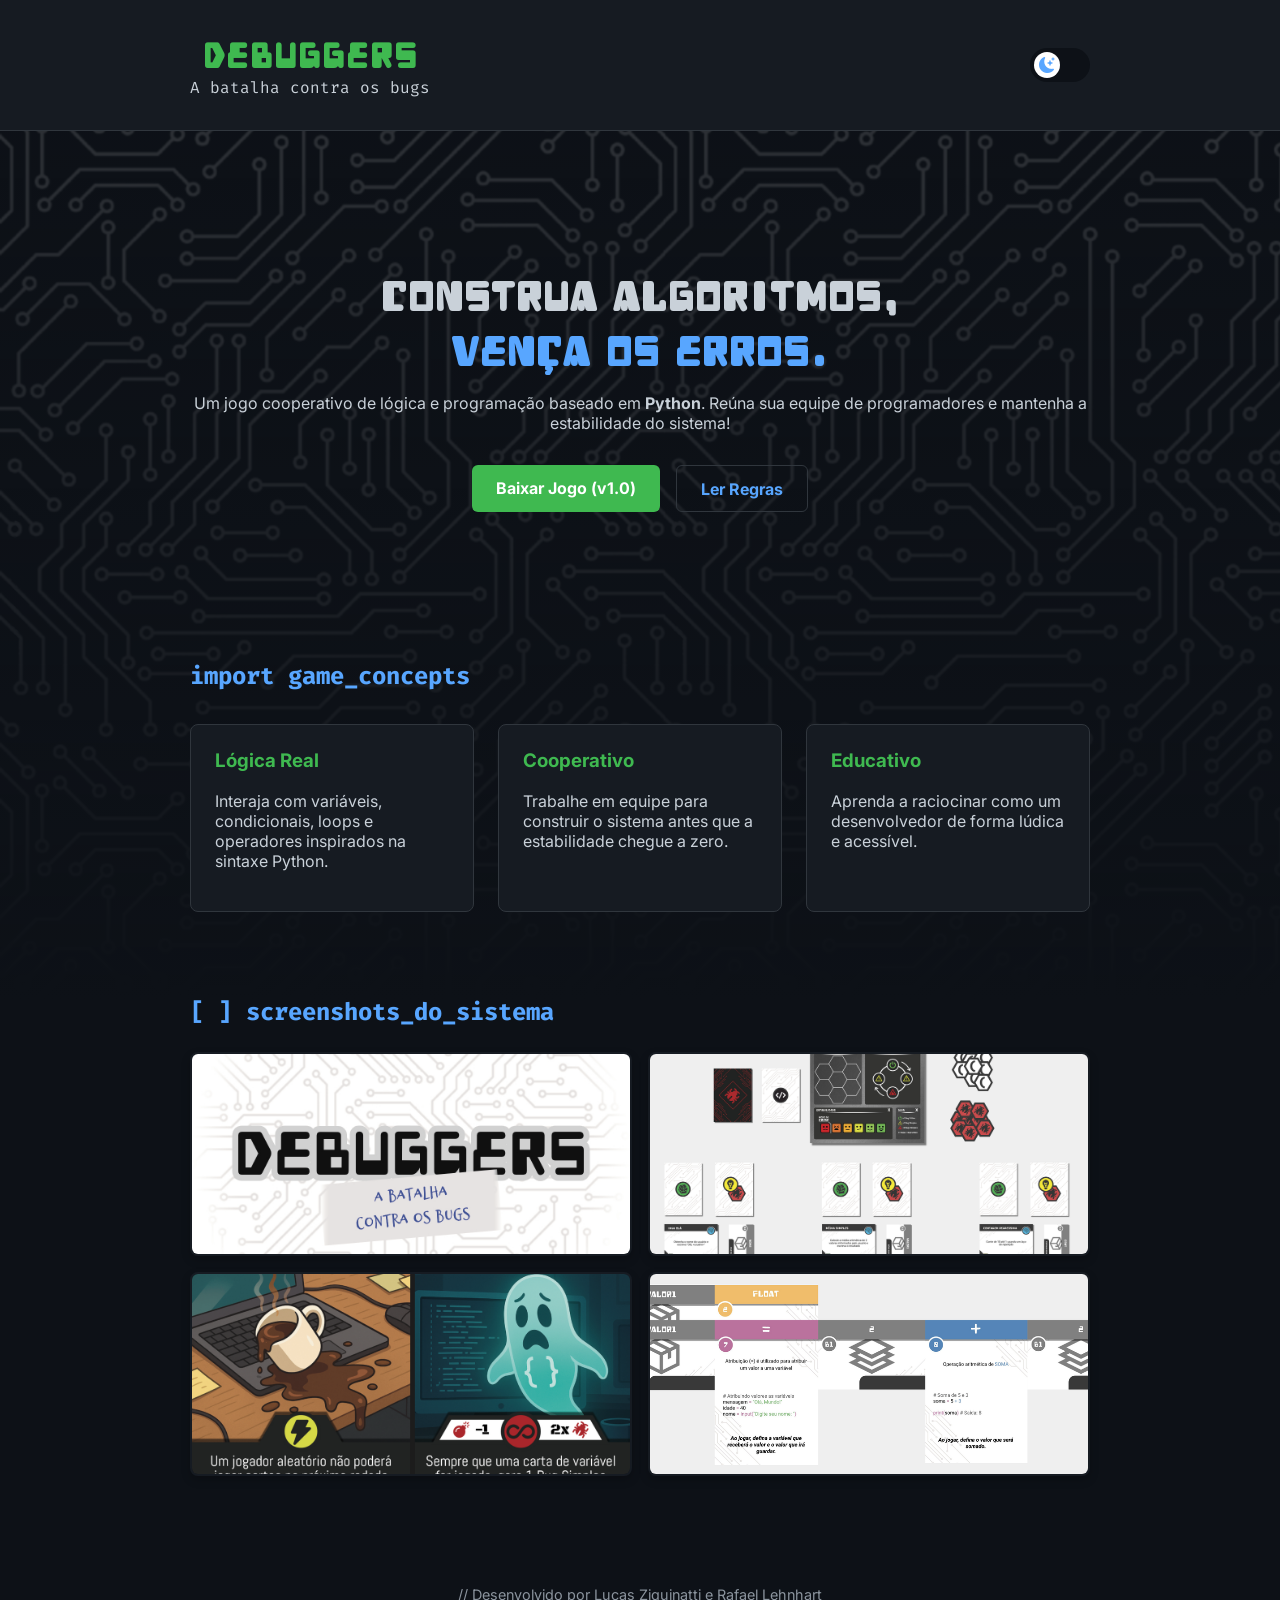
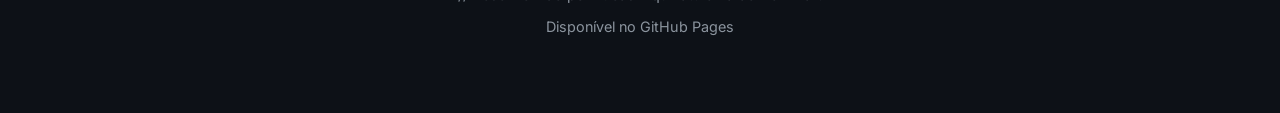
==== index.html @ cd06ae04 "feat: Primeira versão da landing page do Debbugers" ====
<!DOCTYPE html>
<html lang="pt-br">
<head>
    <meta charset="UTF-8">
    <meta name="viewport" content="width=device-width, initial-scale=1.0">
    <link rel="icon" href="images/bug.ico" type="image/x-icon">
    <title>Debuggers: A Batalha contra os Bugs</title>
    <link rel="stylesheet" href="style.css">
    <link href="https://fonts.googleapis.com/css2?family=Fira+Code:wght@400;700&family=Inter:wght@400;700&display=swap" rel="stylesheet">

    <script>
        window.onload = function() {
            const themeToggle = document.getElementById("theme-toggle");
            const currentTheme = localStorage.getItem("theme");
    
            if (currentTheme === "light") {
                document.body.classList.add("light-mode");
            }
    
            if (currentTheme === "light") {
                document.body.classList.add("light-mode");
                themeToggle.checked = true;
            }

            themeToggle.addEventListener("change", function() {
                if (this.checked) {
                    document.body.classList.add("light-mode");
                    localStorage.setItem("theme", "light");
                } else {
                    document.body.classList.remove("light-mode");
                    localStorage.setItem("theme", "dark");
                }
            });
        }

        function openModal(src) {
            document.getElementById("imageModal").style.display = "block";
            document.getElementById("imgFull").src = src;
        }

        function closeModal() {
            document.getElementById("imageModal").style.display = "none";
        }

        document.addEventListener('keydown', function(e) {
            if (e.key === "Escape") closeModal();
        });
    </script>
</head>
<body>

    <header>
        <div class="container" style="display: flex; justify-content: space-between; align-items: center;">
            <div>
                <p class="logo">Debuggers</p>
                <code class="subtitle">A batalha contra os bugs</code>
            </div>
            <div>
                <label class="switch">
                    <input id="theme-toggle" type="checkbox">
                    <span class="slider round"></span>
                </label>
            </div>
        </div>
    </header>

    <section id="hero">
        <div class="container">
            <h1>Construa algoritmos, <br><span class="highlight">vença os erros.</span></h1>
            <p>Um jogo cooperativo de lógica e programação baseado em <strong>Python</strong>. Reúna sua equipe de programadores e mantenha a estabilidade do sistema!</p>
            <div class="actions">
                <a href="#" class="btn-primary">Baixar Jogo (v1.0)</a>
                <a href="DEBUGGERS - Livro de Regras.pdf" target="_blank" class="btn-secondary">
                    Ler Regras
                </a>
            </div>
        </div>
    </section>

    <section id="sobre" class="container">
        <h2>import game_concepts</h2>
        <div class="grid">
            <div class="card">
                <h3>Lógica Real</h3>
                <p>Interaja com variáveis, condicionais, loops e operadores inspirados na sintaxe Python.</p>
            </div>
            <div class="card">
                <h3>Cooperativo</h3>
                <p>Trabalhe em equipe para construir o sistema antes que a estabilidade chegue a zero.</p>
            </div>
            <div class="card">
                <h3>Educativo</h3>
                <p>Aprenda a raciocinar como um desenvolvedor de forma lúdica e acessível.</p>
            </div>
        </div>
    </section>

    <section id="galeria" class="container">
        <h2>[ ] screenshots_do_sistema</h2>
        <div class="gallery-grid">
            <div class="gallery-item">
                <img src="images/Debuggers.jpg" alt="Cartas de Bugs" onclick="openModal(this.src)">
            </div>
            <div class="gallery-item">
                <img src="images/Tabuleiro.png" alt="Tabuleiro" onclick="openModal(this.src)">
            </div>
            <div class="gallery-item">
                <img src="images/Bugs.png" alt="Cartas de Bugs" onclick="openModal(this.src)">
            </div>
            <div class="gallery-item">
                <img src="images/Codigo.png" alt="Codigo de Cartas" onclick="openModal(this.src)">
            </div>
        </div>
    </section>

    <div id="imageModal" class="modal" onclick="closeModal()">
        <span class="close">&times;</span>
        <img class="modal-content" id="imgFull">
    </div>

    <footer>
        <div class="container">
            <p>// Desenvolvido por Lucas Ziquinatti e Rafael Lehnhart</p>
            <p>Disponível no GitHub Pages</p>
        </div>
    </footer>

</body>
</html>
---- style.css ----
@import url("https://cdn.jsdelivr.net/npm/bootstrap-icons@1.13.1/font/bootstrap-icons.min.css");

@font-face {
    font-family: 'HeavyData';
    src: url('fonts/heav.ttf') format('truetype');
}

@media (max-width: 600px) {
    h1 {
        font-size: 2rem;
    }

    .grid {
        flex-direction: column;
    }

    .gallery-grid {
        grid-template-columns: 1fr !important;
    }

    .actions {
        flex-direction: column;
        align-items: center;
    }

    body::before {
        height: 400px;
        background-size: auto 100%;
    }
}

/* Cores padrão (Dark Mode) */
:root {
    --bg: #0d1117;
    --card-bg: #161b22;
    --text: #c9d1d9;
    --accent: #3fb950;
    --highlight: #58a6ff;
    --header-bg: #161b22;
    --img-opacity: 0.15;
    --bg-image: url('images/Background2.png');
    --footer-text: #8b949e;
    --border-color: #30363d;
}

/* Cores para o Light Mode */
body.light-mode {
    --bg: #f0f2f5;
    --card-bg: #ffffff;
    --text: #1f2328;
    --accent: #1a7f37;
    --highlight: #0969da;
    --header-bg: #ffffff;
    --img-opacity: 0.1;
    --bg-image: url('images/Background.png');
    --footer-text: #646b72;
}

body {
    background-color: var(--bg);
    color: var(--text);
    font-family: 'Inter', sans-serif;
    margin: 0;
    min-height: 100vh;
    display: flex;
    flex-direction: column;
    transition: background-color 0.3s ease;
    /* Transição suave do fundo */
    position: relative;
}

/* Camada da Imagem de Fundo */
body::before {
    content: "";
    position: absolute;
    top: 0;
    left: 0;
    width: 100%;
    height: 1000px;
    /* Altura onde a imagem aparece antes de sumir */
    z-index: -1;
    /* Fica atrás de tudo */

    /* Gradiente que usa a variável do fundo para o "fade" */
    background:
        linear-gradient(to bottom, transparent, var(--bg)),
        var(--bg-image);

    background-size: cover;
    background-position: top center;
    opacity: var(--img-opacity);
    /* Usa sua variável de opacidade */
    transition: opacity 0.3s ease;
}

.container {
    max-width: 900px;
    margin: 0 auto;
    padding: 2rem;
}

header {
    border-bottom: 1px solid var(--border-color);
    text-align: center;
    background-color: var(--card-bg);
}

header .logo {
    margin: 0;
    font-size: 2.5rem;
    font-weight: bold;
    color: var(--accent);
}

header .subtitle {
    margin: 0;
}

code {
    font-family: 'Fira Code', monospace;
    color: var(--text);
}

h1,
.logo {
    font-family: 'HeavyData', sans-serif;
    text-transform: uppercase;
    letter-spacing: 2px;
}

/* #theme-toggle {
    cursor: pointer;
    padding: 5px 12px;
    border-radius: 20px;
    border: 1px solid var(--accent);
    background: transparent;
    color: var(--accent);
    font-family: 'Fira Code', monospace;
    font-size: 0.8rem;
} */

/* COMEÇO do Switch */
.switch {
    position: relative;
    display: inline-block;
    width: 60px;
    height: 34px;
}

.switch input {
    opacity: 0;
    width: 0;
    height: 0;
}

.slider {
    position: absolute;
    cursor: pointer;
    top: 0;
    left: 0;
    right: 0;
    bottom: 0;
    background-color: var(--bg);
    -webkit-transition: .4s;
    transition: .4s;
}

.slider:before {
    font-family: "bootstrap-icons" !important;
    position: absolute;
    content: "\F495";
    color: var(--highlight);

    display: flex;
    align-items: center;
    justify-content: center;

    height: 26px;
    width: 26px;
    left: 4px;
    bottom: 4px;
    background-color: white;
    -webkit-transition: .4s;
    transition: .4s;
}

input:checked+.slider {
    background-color: var(--highlight);
}

/* input:focus+.slider {
    box-shadow: 0 0 1px var(--border-color);
} */

input:checked+.slider:before {
    -webkit-transform: translateX(26px);
    -ms-transform: translateX(26px);
    transform: translateX(26px);

    content: "\F5A1";
    color: orange;
}

.slider.round {
    border-radius: 34px;
}

.slider.round:before {
    border-radius: 50%;
}

/* FIM do Slider */

#hero {
    text-align: center;
    padding: 4rem 1rem;
}

h1 {
    font-size: 3rem;
    margin-bottom: 1rem;
}

h2 {
    font-family: 'Fira Code', monospace;
    color: var(--highlight);
    margin-bottom: 1.5rem;
}

.highlight {
    color: var(--highlight);
}

.actions {
    margin-top: 2rem;
    display: flex;
    gap: 1rem;
    justify-content: center;
}

.btn-primary,
.btn-secondary {
    padding: 0.8rem 1.5rem;
    border-radius: 6px;
    text-decoration: none;
    font-weight: bold;
    transition: 0.3s;
}

.btn-primary {
    background-color: var(--accent);
    color: white;
}

.btn-primary:hover {
    background-color: #2ea043;
}

.btn-secondary {
    border: 1px solid var(--border-color);
    color: var(--highlight);
}

.btn-secondary:hover {
    background-color: var(--border-color);
}

.grid {
    display: flex;
    gap: 1.5rem;
    margin-top: 2rem;
}

.card {
    background: var(--card-bg);
    padding: 1.5rem;
    border-radius: 8px;
    border: 1px solid var(--border-color);
    flex: 1;
}

.card h3 {
    color: var(--accent);
    margin-top: 0;
}

.gallery-grid {
    display: grid;
    grid-template-columns: 1fr 1fr;
    gap: 1rem;
}

.gallery-item {
    height: 200px;
    overflow: hidden;
    border-radius: 8px;
    border: 2px solid var(--card-bg);
    box-shadow: 0 4px 10px rgba(0,0,0,0.2);
    transition: transform 0.3s ease;
}

.gallery-item img {
    width: 100%;
    height: 100%;
    object-fit: cover; 
    filter: grayscale(20%);
    transition: 0.3s;
}

.gallery-item:hover {
    transform: scale(1.03);
    border-color: var(--accent);
}

.gallery-item:hover img {
    filter: grayscale(0%);
}

.modal {
    display: none; /* Escondido por padrão */
    position: fixed;
    z-index: 1000;
    left: 0;
    top: 0;
    width: 100%;
    height: 100%;
    background-color: rgba(0,0,0,0.9);
    backdrop-filter: blur(5px);
    cursor: zoom-out;
}

.modal-content {
    margin: auto;
    display: block;
    max-width: 90%;
    max-height: 90%;
    position: relative;
    top: 50%;
    transform: translateY(-50%);
    border-radius: 5px;
    box-shadow: 0 0 20px rgba(0,0,0,0.5);
}

.close {
    position: absolute;
    top: 20px;
    right: 35px;
    color: #fff;
    font-size: 40px;
    font-weight: bold;
    cursor: pointer;
}

footer {
    text-align: center;
    padding: 2rem;
    font-size: 0.9rem;
    color: var(--footer-text);
}
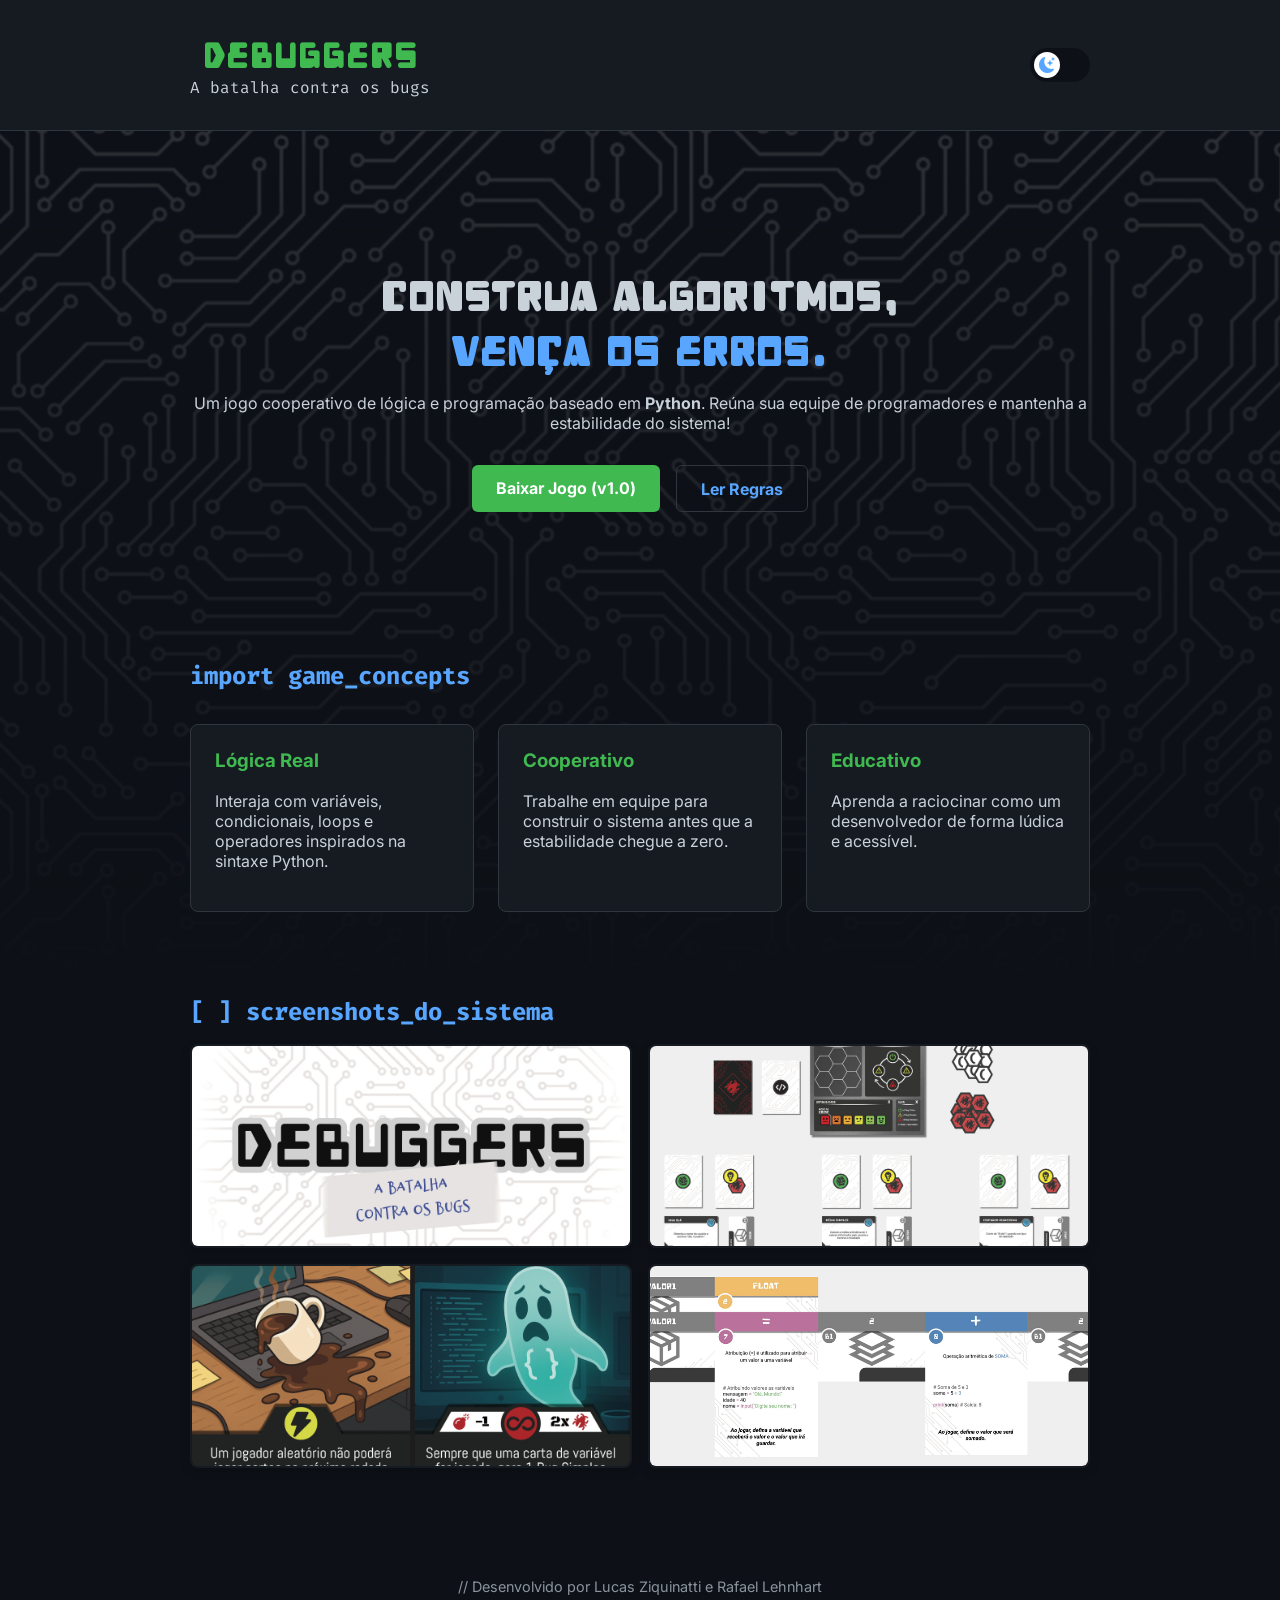
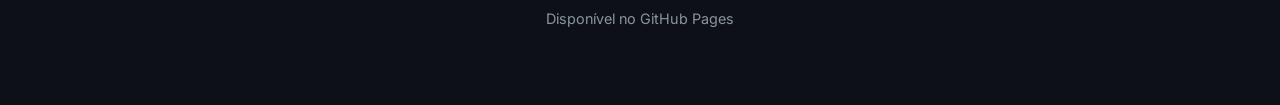
==== commit defd356b: "[Compilador] Começo" ====
--- a/index.html
+++ b/index.html
@@ -8,44 +8,8 @@
     <link rel="stylesheet" href="style.css">
     <link href="https://fonts.googleapis.com/css2?family=Fira+Code:wght@400;700&family=Inter:wght@400;700&display=swap" rel="stylesheet">
 
-    <script>
-        window.onload = function() {
-            const themeToggle = document.getElementById("theme-toggle");
-            const currentTheme = localStorage.getItem("theme");
-    
-            if (currentTheme === "light") {
-                document.body.classList.add("light-mode");
-            }
-    
-            if (currentTheme === "light") {
-                document.body.classList.add("light-mode");
-                themeToggle.checked = true;
-            }
-
-            themeToggle.addEventListener("change", function() {
-                if (this.checked) {
-                    document.body.classList.add("light-mode");
-                    localStorage.setItem("theme", "light");
-                } else {
-                    document.body.classList.remove("light-mode");
-                    localStorage.setItem("theme", "dark");
-                }
-            });
-        }
-
-        function openModal(src) {
-            document.getElementById("imageModal").style.display = "block";
-            document.getElementById("imgFull").src = src;
-        }
-
-        function closeModal() {
-            document.getElementById("imageModal").style.display = "none";
-        }
-
-        document.addEventListener('keydown', function(e) {
-            if (e.key === "Escape") closeModal();
-        });
-    </script>
+    <script src="js/theme.js"></script>
+    <script src="js/modal.js"></script>
 </head>
 <body>
 
--- a/style.css
+++ b/style.css
@@ -1,4 +1,21 @@
 @import url("https://cdn.jsdelivr.net/npm/bootstrap-icons@1.13.1/font/bootstrap-icons.min.css");
+
+@font-face {
+    font-family: 'HVDComicSerif';
+    src: url('fonts/HVD_Comic_Serif_Pro.otf') format('opentype');
+}
+
+@font-face {
+    font-family: 'HVD-Symbols-Only';
+    src: url('fonts/HVD_Comic_Serif_Pro.otf') format('opentype');
+    /* Range que cobre: + - * / = < > ! % & | */
+    unicode-range: 
+        U+002B, U+002D, U+002A, U+002F, U+003D, U+003C, U+003E, U+0021, /* + - * / = < > ! */
+        U+0028, U+0029, /* ( ) */
+        U+007B, U+007D, /* { } */
+        U+005B, U+005D, /* [ ] */
+        U+0026, U+007C, U+0025; /* & | % */
+}
 
 @font-face {
     font-family: 'HeavyData';
@@ -27,29 +44,54 @@
         height: 400px;
         background-size: auto 100%;
     }
+
+    .compiler-body .terminal .panels {
+        grid-template-columns: 1fr;
+    }
 }
 
 /* Cores padrão (Dark Mode) */
 :root {
     --bg: #0d1117;
     --card-bg: #161b22;
+    --card-bg2: #232b36;
     --text: #c9d1d9;
     --accent: #3fb950;
     --highlight: #58a6ff;
+    --highlight2: #ffa631;
     --header-bg: #161b22;
     --img-opacity: 0.15;
     --bg-image: url('images/Background2.png');
     --footer-text: #8b949e;
     --border-color: #30363d;
+
+    --heavy: 'HVD-Symbols-Only', 'HeavyData', sans-serif;
+    --serif: 'HVDComicSerif', serif;
+    --code: 'Fira Code', monospace;
+    --sans: 'Inter', sans-serif;
+
+    --card-text: #fafafa;
+    --t-type: #f5b955;
+    --t-io: #c369a0;
+    --t-op: #407cb6;
+    --t-ctrl: #e64b4d;
+    --t-logic: #7d5096;
+    --t-var: #7d7d7d;
+    --t-val: #7d7d7d;
+    --t-cond: #7d7d7d;
+    --t-opCond: #eb8728;
+    --t-paren: #0e0e0e;
 }
 
 /* Cores para o Light Mode */
 body.light-mode {
     --bg: #f0f2f5;
     --card-bg: #ffffff;
+    --card-bg2: #ffffff;
     --text: #1f2328;
     --accent: #1a7f37;
     --highlight: #0969da;
+    --highlight2: #d88d2b;
     --header-bg: #ffffff;
     --img-opacity: 0.1;
     --bg-image: url('images/Background.png');
@@ -59,13 +101,12 @@
 body {
     background-color: var(--bg);
     color: var(--text);
-    font-family: 'Inter', sans-serif;
+    font-family: var(--sans);
     margin: 0;
     min-height: 100vh;
     display: flex;
     flex-direction: column;
     transition: background-color 0.3s ease;
-    /* Transição suave do fundo */
     position: relative;
 }
 
@@ -77,11 +118,8 @@
     left: 0;
     width: 100%;
     height: 1000px;
-    /* Altura onde a imagem aparece antes de sumir */
     z-index: -1;
-    /* Fica atrás de tudo */
-
-    /* Gradiente que usa a variável do fundo para o "fade" */
+
     background:
         linear-gradient(to bottom, transparent, var(--bg)),
         var(--bg-image);
@@ -89,11 +127,11 @@
     background-size: cover;
     background-position: top center;
     opacity: var(--img-opacity);
-    /* Usa sua variável de opacidade */
     transition: opacity 0.3s ease;
 }
 
 .container {
+    width: 100%;
     max-width: 900px;
     margin: 0 auto;
     padding: 2rem;
@@ -117,27 +155,27 @@
 }
 
 code {
-    font-family: 'Fira Code', monospace;
+    font-family: var(--code);
     color: var(--text);
 }
 
 h1,
 .logo {
-    font-family: 'HeavyData', sans-serif;
+    font-family: var(--heavy);
     text-transform: uppercase;
     letter-spacing: 2px;
 }
 
-/* #theme-toggle {
-    cursor: pointer;
-    padding: 5px 12px;
-    border-radius: 20px;
-    border: 1px solid var(--accent);
-    background: transparent;
-    color: var(--accent);
-    font-family: 'Fira Code', monospace;
-    font-size: 0.8rem;
-} */
+h1 {
+    font-size: 3rem;
+    margin-bottom: 1rem;
+}
+
+h2 {
+    font-family: var(--code);
+    color: var(--highlight);
+    margin-bottom: 1rem;
+}
 
 /* COMEÇO do Switch */
 .switch {
@@ -188,10 +226,6 @@
     background-color: var(--highlight);
 }
 
-/* input:focus+.slider {
-    box-shadow: 0 0 1px var(--border-color);
-} */
-
 input:checked+.slider:before {
     -webkit-transform: translateX(26px);
     -ms-transform: translateX(26px);
@@ -214,17 +248,6 @@
 #hero {
     text-align: center;
     padding: 4rem 1rem;
-}
-
-h1 {
-    font-size: 3rem;
-    margin-bottom: 1rem;
-}
-
-h2 {
-    font-family: 'Fira Code', monospace;
-    color: var(--highlight);
-    margin-bottom: 1.5rem;
 }
 
 .highlight {
@@ -295,14 +318,14 @@
     overflow: hidden;
     border-radius: 8px;
     border: 2px solid var(--card-bg);
-    box-shadow: 0 4px 10px rgba(0,0,0,0.2);
+    box-shadow: 0 4px 10px rgba(0, 0, 0, 0.2);
     transition: transform 0.3s ease;
 }
 
 .gallery-item img {
     width: 100%;
     height: 100%;
-    object-fit: cover; 
+    object-fit: cover;
     filter: grayscale(20%);
     transition: 0.3s;
 }
@@ -317,14 +340,14 @@
 }
 
 .modal {
-    display: none; /* Escondido por padrão */
+    display: none;
     position: fixed;
     z-index: 1000;
     left: 0;
     top: 0;
     width: 100%;
     height: 100%;
-    background-color: rgba(0,0,0,0.9);
+    background-color: rgba(0, 0, 0, 0.9);
     backdrop-filter: blur(5px);
     cursor: zoom-out;
 }
@@ -338,7 +361,7 @@
     top: 50%;
     transform: translateY(-50%);
     border-radius: 5px;
-    box-shadow: 0 0 20px rgba(0,0,0,0.5);
+    box-shadow: 0 0 20px rgba(0, 0, 0, 0.5);
 }
 
 .close {
@@ -356,4 +379,248 @@
     padding: 2rem;
     font-size: 0.9rem;
     color: var(--footer-text);
+}
+
+/* Compiler */
+.blink {
+    animation: blink 1s step-end infinite;
+}
+
+@keyframes blink {
+    50% {
+        opacity: 0;
+    }
+}
+
+.compiler-body {
+    display: flex;
+    flex-direction: column;
+}
+
+.compiler-body .challenges-list {
+    display: flex;
+    flex-direction: row;
+    gap: 10px;
+    flex-wrap: nowrap;
+    overflow-x: auto;
+    padding-bottom: 10px;
+}
+
+.compiler-body .challenges-list::-webkit-scrollbar {
+    height: 6px;
+}
+
+.compiler-body .challenges-list::-webkit-scrollbar-track {
+    background: transparent;
+}
+
+.compiler-body .challenges-list::-webkit-scrollbar-thumb {
+    background: var(--border-color);
+    border-radius: 10px;
+}
+
+.compiler-body .challenges-list::-webkit-scrollbar-thumb:hover {
+    background: var(--accent);
+}
+
+.compiler-body .challenges-list .challenge-btn {
+    width: 210px;
+    flex-shrink: 0;
+    background: var(--card-bg);
+    border: 1px solid var(--border-color);
+    border-radius: 6px;
+    padding: 0.75rem 1rem;
+    cursor: pointer;
+    text-align: left;
+    transition: all 0.15s;
+    font-family: var(--sans);
+    color: var(--text);
+    display: flex;
+    flex-direction: column;
+    justify-content: start;
+}
+
+.compiler-body .challenges-list .challenge-btn .ch-name {
+    font-family: var(--heavy);
+    font-size: 1.1rem;
+    color: var(--accent);
+    margin-bottom: 4px;
+}
+
+.compiler-body .challenges-list .challenge-btn .ch-desc {
+    font-size: .8rem;
+    margin-top: 2px;
+    line-height: 1.3;
+}
+
+.compiler-body .challenges-list .challenge-btn:hover {
+    border-color: var(--accent);
+    background: var(--card-bg2);
+}
+
+.compiler-body .challenges-list .challenge-btn.active {
+    border-color: var(--accent);
+    background: var(--card-bg2);
+    box-shadow: 0 0 0 1px var(--accent) inset;
+}
+
+.compiler-body .terminal {
+    display: flex;
+    flex-direction: column;
+    justify-content: start;
+}
+
+.compiler-body .terminal .challenge-info {
+    background: var(--card-bg2);
+    border: 1px solid var(--border-color);
+    border-radius: 6px;
+    padding: 0.75rem 1rem;
+    margin-bottom: .8rem;
+    font-size: 13px;
+}
+
+.compiler-body .terminal .challenge-info .ci-title {
+    font-family: var(--heavy);
+    color: var(--highlight);
+    font-size: 1.1rem;
+    margin-bottom: 4px;
+}
+
+.compiler-body .terminal .panels {
+    display: grid;
+    grid-template-columns: .5fr 1fr;
+    gap: 1rem;
+}
+
+.compiler-body .terminal .panels .panel {
+    background: var(--card-bg);
+    border: 1px solid var(--border-color);
+    border-radius: 8px;
+    overflow: hidden;
+}
+
+.compiler-body .terminal .panels .panel .panel-header {
+    background: var(--card-bg2);
+    border-bottom: 1px solid var(--border-color);
+    padding: 0.6rem 1rem;
+    font-family: var(--code);
+    font-size: 12px;
+    color: var(--highlight);
+    display: flex;
+    align-items: center;
+    gap: 0.5rem;
+}
+
+.compiler-body .terminal .panels .panel .panel-header .dot {
+    width: 7px;
+    height: 7px;
+    border-radius: 50%;
+    background: var(--accent);
+}
+
+.compiler-body .terminal .panels .panel .panel-body {
+    padding: 0.75rem;
+}
+
+.compiler-body .terminal .panels .panel .panel-body .empty-state {
+    display: flex;
+    flex-direction: column;
+    align-items: center;
+    justify-content: center;
+    height: 160px;
+    color: var(--text);
+    font-family: var(--code);
+    font-size: 12px;
+    gap: 8px;
+    text-align: center;
+}
+
+.compiler-body .terminal .panels .panel .panel-body .empty-icon {
+    font-size: 28px;
+    opacity: 0.3;
+}
+
+.compiler-body .terminal .panels .panel .panel-body .palette-section {
+    margin-bottom: 1rem;
+}
+
+.compiler-body .terminal .panels .panel .panel-body .palette-section-title {
+    font-size: 11px;
+    color: var(--text);
+    font-family: var(--code);
+    letter-spacing: 2px;
+    margin-bottom: 0.4rem;
+}
+
+.compiler-body .terminal .panels .panel .panel-body .palette-cards {
+    display: flex;
+    flex-wrap: wrap;
+    gap: 4px;
+}
+
+.compiler-body .terminal .panels .panel .panel-body .palette-cards .card-chip {
+    min-width: 45px;
+    display: inline-flex;
+    align-items: center;
+    justify-content: center;
+    gap: 4px;
+    padding: 3px 8px;
+    border-radius: 4px;
+    font-family: var(--heavy);
+    font-size: 1rem;
+    cursor: pointer;
+    border: 1px solid transparent;
+    transition: all 0.1s;
+    user-select: none;
+    white-space: nowrap;
+    color: var(--card-text);
+}
+
+.card-chip:hover {
+    filter: brightness(1.3);
+    transform: translateY(-1px);
+}
+
+.card-chip:active {
+    transform: scale(0.96);
+}
+
+.card-chip.t-type {
+    background: var(--t-type);
+}
+
+.card-chip.t-io {
+    background: var(--t-io);
+}
+
+.card-chip.t-op {
+    background: var(--t-op);
+}
+
+.card-chip.t-ctrl {
+    background: var(--t-ctrl);
+}
+
+.card-chip.t-logic {
+    background: var(--t-logic);
+}
+
+.card-chip.t-var {
+    background: var(--t-var);
+}
+
+.card-chip.t-val {
+    background: var(--t-val);
+}
+
+.card-chip.t-cond {
+    background: var(--t-cond);
+}
+
+.card-chip.t-opCond {
+    background: var(--t-opCond);
+}
+
+.card-chip.t-paren {
+    background: var(--t-paren);
 }
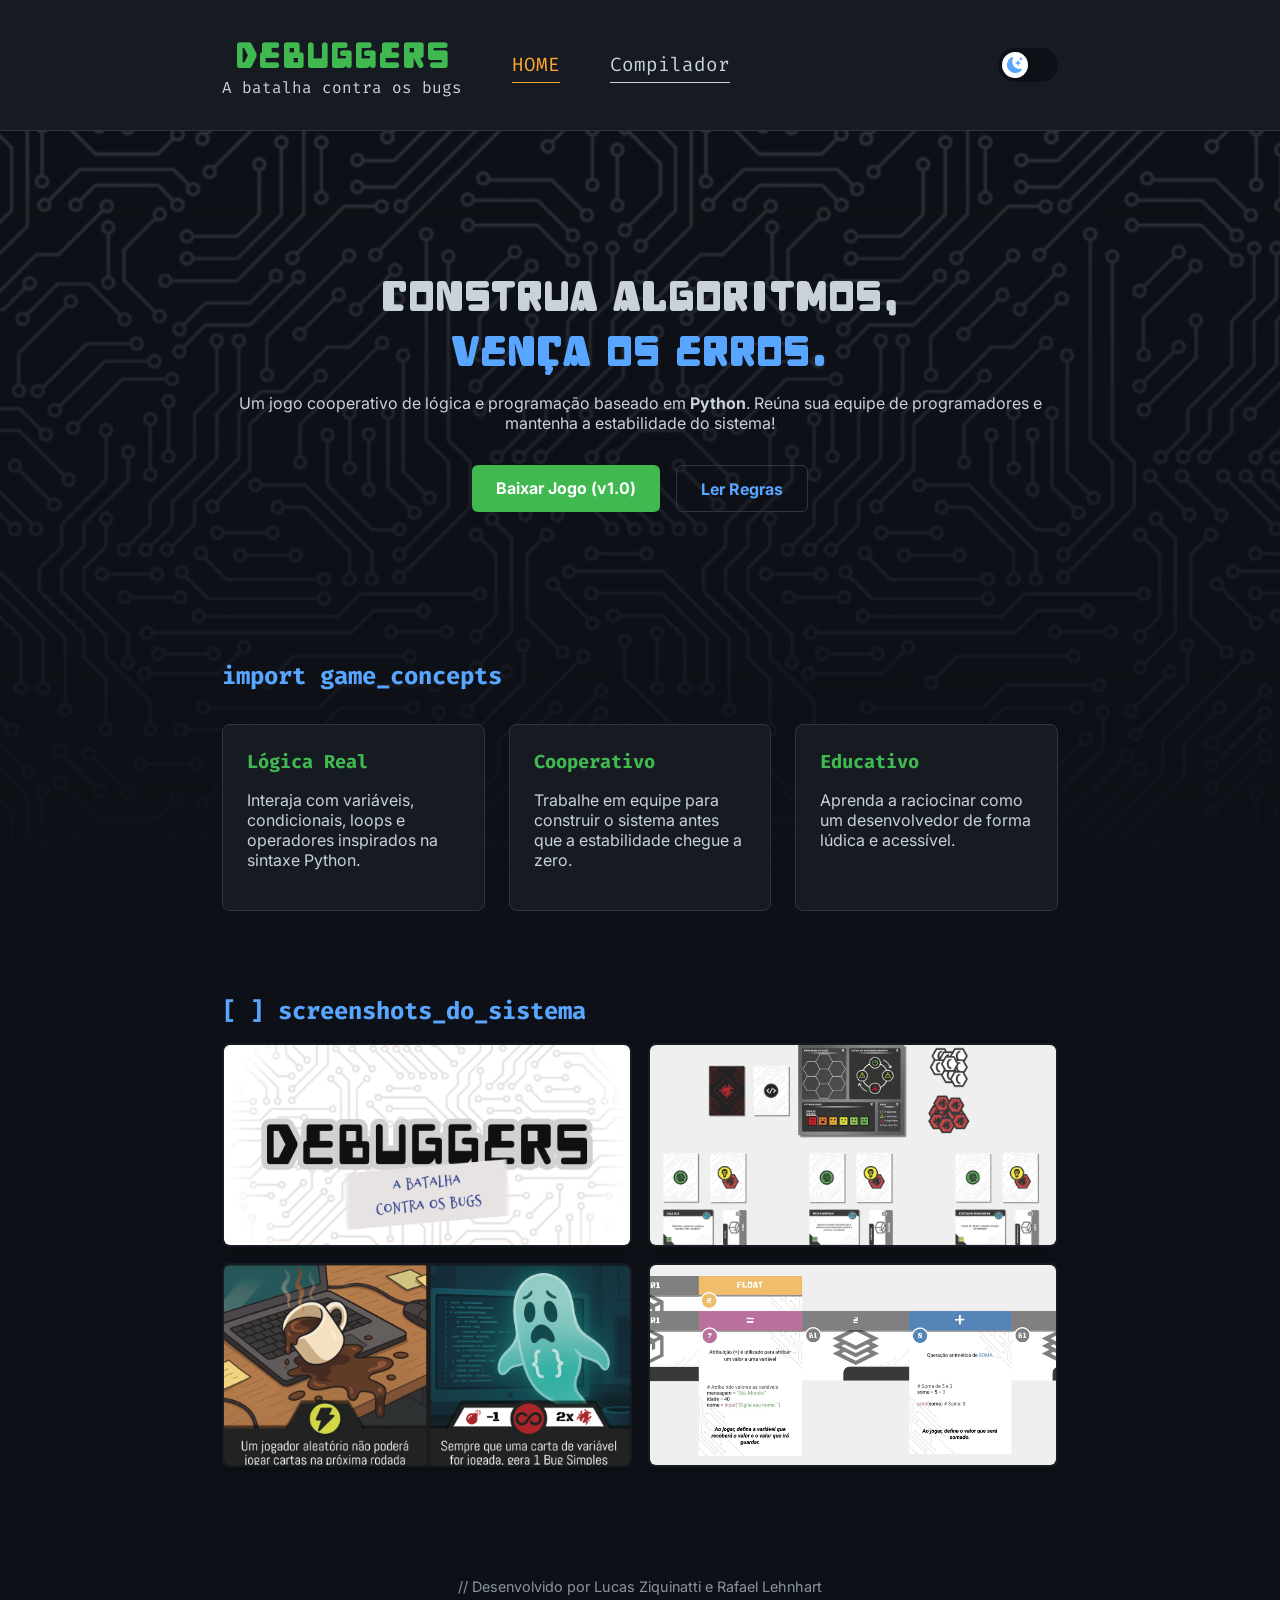
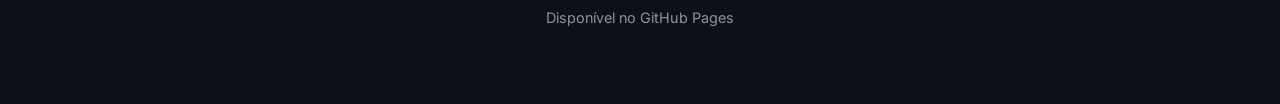
==== commit 72f2b8bb: "[Compilador] Novo layout e finalização da lógica de correção" ====
--- a/index.html
+++ b/index.html
@@ -8,16 +8,21 @@
     <link rel="stylesheet" href="style.css">
     <link href="https://fonts.googleapis.com/css2?family=Fira+Code:wght@400;700&family=Inter:wght@400;700&display=swap" rel="stylesheet">
 
-    <script src="js/theme.js"></script>
+    <script src="js/theme.js" defer></script>
     <script src="js/modal.js"></script>
 </head>
 <body>
 
     <header>
         <div class="container" style="display: flex; justify-content: space-between; align-items: center;">
-            <div>
-                <p class="logo">Debuggers</p>
-                <code class="subtitle">A batalha contra os bugs</code>
+            <div class="links">
+                <div>
+                    <p class="logo">Debuggers</p>
+                    <code class="subtitle">A batalha contra os bugs</code>
+                </div>
+                <a href="./index.html" class="selected">HOME</a>
+                <a href="./debuggers_compiler.html">Compilador</a>
+
             </div>
             <div>
                 <label class="switch">
--- a/style.css
+++ b/style.css
@@ -9,12 +9,29 @@
     font-family: 'HVD-Symbols-Only';
     src: url('fonts/HVD_Comic_Serif_Pro.otf') format('opentype');
     /* Range que cobre: + - * / = < > ! % & | */
-    unicode-range: 
-        U+002B, U+002D, U+002A, U+002F, U+003D, U+003C, U+003E, U+0021, /* + - * / = < > ! */
-        U+0028, U+0029, /* ( ) */
-        U+007B, U+007D, /* { } */
-        U+005B, U+005D, /* [ ] */
-        U+0026, U+007C, U+0025; /* & | % */
+    unicode-range: U+002B,
+    U+002D,
+    U+002A,
+    U+002F,
+    U+003D,
+    U+003C,
+    U+003E,
+    U+0021,
+    U+005F,
+    /* + - * / = < > ! _ */
+    U+0028,
+    U+0029,
+    /* ( ) */
+    U+007B,
+    U+007D,
+    /* { } */
+    U+005B,
+    U+005D,
+    /* [ ] */
+    U+0026,
+    U+007C,
+    U+0025;
+    /* & | % */
 }
 
 @font-face {
@@ -45,8 +62,36 @@
         background-size: auto 100%;
     }
 
-    .compiler-body .terminal .panels {
-        grid-template-columns: 1fr;
+    .compiler-body {
+        flex-direction: column !important;
+    }
+
+    .compiler-body .challenge-select {
+        display: inline-block !important;
+    }
+
+    .compiler-body .challenge-sidebar {
+        display: none !important;
+    }
+
+    .btn-options {
+        justify-content: center !important;
+    }
+
+    .result-modal-box {
+        margin: 0 20px;
+    }
+
+    #guide-panel .panel {
+        flex-direction: column;
+    }
+
+    #guide-panel .panel .rules {
+        margin-right: 0 !important;
+        margin-bottom: 20px;
+        padding-bottom: 20px;
+        border-right: 0 !important;
+        border-bottom: 1px solid var(--accent-neon);
     }
 }
 
@@ -57,6 +102,8 @@
     --card-bg2: #232b36;
     --text: #c9d1d9;
     --accent: #3fb950;
+    --accent-neon: #00c42a;
+    --red-neon: #c40000;
     --highlight: #58a6ff;
     --highlight2: #ffa631;
     --header-bg: #161b22;
@@ -81,6 +128,11 @@
     --t-cond: #7d7d7d;
     --t-opCond: #eb8728;
     --t-paren: #0e0e0e;
+    --t-func: #52b548;
+
+    --easy: #72b662;
+    --medium: #dfdc3e;
+    --hard: #e44242;
 }
 
 /* Cores para o Light Mode */
@@ -117,7 +169,7 @@
     top: 0;
     left: 0;
     width: 100%;
-    height: 1000px;
+    height: 100vh;
     z-index: -1;
 
     background:
@@ -135,6 +187,32 @@
     max-width: 900px;
     margin: 0 auto;
     padding: 2rem;
+    box-sizing: border-box;
+}
+
+.container .links {
+    display: flex;
+    align-items: center;
+    gap: 50px;
+}
+
+.container .links a {
+    font-family: var(--code);
+    font-size: 1.2rem;
+    color: var(--text);
+    text-decoration: none;
+    border-bottom: 1px solid var(--text);
+    padding: 5px 0;
+}
+
+.container .links a.selected {
+    color: var(--highlight2);
+    border-color: var(--highlight2);
+}
+
+.container .links a:hover {
+    color: var(--highlight);
+    border-color: var(--highlight);
 }
 
 header {
@@ -171,7 +249,8 @@
     margin-bottom: 1rem;
 }
 
-h2 {
+h2,
+h3 {
     font-family: var(--code);
     color: var(--highlight);
     margin-bottom: 1rem;
@@ -374,6 +453,30 @@
     cursor: pointer;
 }
 
+.btn-close {
+    position: absolute;
+    top: 0;
+    right: 5px;
+    color: #fff;
+    font-size: 40px;
+    font-weight: bold;
+    cursor: pointer;
+    background-color: transparent;
+    border: none;
+}
+
+.btn-close:hover {
+    color: #a8a8a8;
+}
+
+.btn-options {
+    display: flex;
+    justify-content: end;
+    flex-wrap: nowrap;
+    gap: 10px;
+    margin-top: .8rem;
+}
+
 footer {
     text-align: center;
     padding: 2rem;
@@ -382,7 +485,14 @@
 }
 
 /* Compiler */
+.compiler-title {
+    display: flex;
+    justify-content: space-between;
+    align-items: center;
+}
+
 .blink {
+    color: var(--highlight);
     animation: blink 1s step-end infinite;
 }
 
@@ -392,39 +502,123 @@
     }
 }
 
+.compiler-title .btn-guide {
+    background: none;
+    border: 1px solid var(--accent-neon);
+    border-radius: 50%;
+    width: 32px;
+    height: 32px;
+    color: var(--accent-neon);
+    font-family: var(--code);
+    font-size: 14px;
+    cursor: pointer;
+    flex-shrink: 0;
+    transition: 0.2s;
+}
+
+.compiler-title .btn-guide:hover {
+    background: var(--accent-neon);
+    color: #fff;
+}
+
+#guide-panel {
+    background: var(--card-bg);
+    border: 1px solid var(--border-color);
+    border-radius: 8px;
+    padding: 1rem 1.5rem;
+    margin-bottom: 1rem;
+    font-family: var(--code);
+    font-size: 13px;
+    line-height: 1.8;
+}
+
+#guide-panel p {
+    margin: 0;
+}
+
+#guide-panel .panel,
+#guide-panel .example {
+    display: flex;
+    flex-wrap: nowrap;
+}
+
+#guide-panel .panel>div {
+    flex: 1 0 0;
+}
+
+#guide-panel .example {
+    justify-content: space-between;
+}
+
+#guide-panel .panel .rules {
+    margin-right: 20px;
+    border-right: 1px solid var(--accent-neon);
+}
+
 .compiler-body {
     display: flex;
+    gap: 8px;
+}
+
+.compiler-body .challenge-select {
+    display: none;
+    width: 100%;
+}
+
+.compiler-body .challenge-select select {
+    width: 100%;
+    background: var(--card-bg);
+    border: 1px solid var(--border-color);
+    border-radius: 6px;
+    padding: 0.75rem 1rem;
+    color: var(--card-text);
+    font-family: var(--heavy);
+    font-size: 1rem;
+    letter-spacing: 2px;
+}
+
+.compiler-body .challenge-select .easy {
+    color: var(--easy);
+}
+
+.compiler-body .challenge-select .medium {
+    color: var(--medium);
+}
+
+.compiler-body .challenge-select .hard {
+    color: var(--hard);
+}
+
+.compiler-body .challenge-sidebar {
+    width: 220px;
+    flex-shrink: 0;
+    display: flex;
     flex-direction: column;
-}
-
-.compiler-body .challenges-list {
-    display: flex;
-    flex-direction: row;
-    gap: 10px;
-    flex-wrap: nowrap;
-    overflow-x: auto;
-    padding-bottom: 10px;
-}
-
-.compiler-body .challenges-list::-webkit-scrollbar {
-    height: 6px;
-}
-
-.compiler-body .challenges-list::-webkit-scrollbar-track {
+    gap: 8px;
+    max-height: 400px;
+    overflow-y: auto;
+    padding-right: 6px;
+}
+
+.compiler-body .challenge-sidebar::-webkit-scrollbar {
+    width: 4px;
+}
+
+.compiler-body .challenge-sidebar::-webkit-scrollbar-track {
     background: transparent;
 }
 
-.compiler-body .challenges-list::-webkit-scrollbar-thumb {
+.compiler-body .challenge-sidebar::-webkit-scrollbar-thumb {
     background: var(--border-color);
     border-radius: 10px;
 }
 
-.compiler-body .challenges-list::-webkit-scrollbar-thumb:hover {
+.compiler-body .challenge-sidebar::-webkit-scrollbar-thumb:hover {
     background: var(--accent);
 }
 
-.compiler-body .challenges-list .challenge-btn {
-    width: 210px;
+.compiler-body .challenge-sidebar .challenge-btn {
+    width: 100%;
     flex-shrink: 0;
     background: var(--card-bg);
     border: 1px solid var(--border-color);
@@ -433,44 +627,57 @@
     cursor: pointer;
     text-align: left;
     transition: all 0.15s;
-    font-family: var(--sans);
     color: var(--text);
     display: flex;
     flex-direction: column;
     justify-content: start;
 }
 
-.compiler-body .challenges-list .challenge-btn .ch-name {
+.compiler-body .challenge-sidebar .challenge-btn:hover {
+    border-color: var(--accent);
+    background: var(--card-bg2);
+}
+
+.compiler-body .challenge-sidebar .challenge-btn.active {
+    border-color: var(--accent);
+    background: var(--card-bg2);
+    box-shadow: 0 0 0 1px var(--accent) inset;
+}
+
+.compiler-body .challenge-sidebar .challenge-btn .ch-title,
+.compiler-body #challenge-info .ci-title {
+    display: flex;
+    flex-wrap: nowrap;
+    justify-content: space-between;
+    align-items: center;
+    margin-bottom: 4px;
+}
+
+.compiler-body .challenge-sidebar .challenge-btn .ch-name {
     font-family: var(--heavy);
     font-size: 1.1rem;
     color: var(--accent);
-    margin-bottom: 4px;
-}
-
-.compiler-body .challenges-list .challenge-btn .ch-desc {
+}
+
+.compiler-body .challenge-sidebar .challenge-btn .ch-difficulty,
+.compiler-body .challenge-select .ch-difficulty {
+    width: 24px;
+    aspect-ratio: 1;
+}
+
+.compiler-body .challenge-sidebar .challenge-btn .ch-desc {
     font-size: .8rem;
     margin-top: 2px;
     line-height: 1.3;
 }
 
-.compiler-body .challenges-list .challenge-btn:hover {
-    border-color: var(--accent);
-    background: var(--card-bg2);
-}
-
-.compiler-body .challenges-list .challenge-btn.active {
-    border-color: var(--accent);
-    background: var(--card-bg2);
-    box-shadow: 0 0 0 1px var(--accent) inset;
-}
-
-.compiler-body .terminal {
-    display: flex;
-    flex-direction: column;
-    justify-content: start;
-}
-
-.compiler-body .terminal .challenge-info {
+.compiler-body .challenge-content {
+    flex-grow: 1;
+    min-width: 0;
+    overflow: hidden;
+}
+
+.compiler-body #challenge-info {
     background: var(--card-bg2);
     border: 1px solid var(--border-color);
     border-radius: 6px;
@@ -479,112 +686,174 @@
     font-size: 13px;
 }
 
-.compiler-body .terminal .challenge-info .ci-title {
+.compiler-body #challenge-info .ci-name {
     font-family: var(--heavy);
     color: var(--highlight);
-    font-size: 1.1rem;
-    margin-bottom: 4px;
-}
-
-.compiler-body .terminal .panels {
-    display: grid;
-    grid-template-columns: .5fr 1fr;
-    gap: 1rem;
-}
-
-.compiler-body .terminal .panels .panel {
-    background: var(--card-bg);
-    border: 1px solid var(--border-color);
-    border-radius: 8px;
-    overflow: hidden;
-}
-
-.compiler-body .terminal .panels .panel .panel-header {
-    background: var(--card-bg2);
-    border-bottom: 1px solid var(--border-color);
-    padding: 0.6rem 1rem;
-    font-family: var(--code);
-    font-size: 12px;
-    color: var(--highlight);
-    display: flex;
-    align-items: center;
-    gap: 0.5rem;
-}
-
-.compiler-body .terminal .panels .panel .panel-header .dot {
-    width: 7px;
-    height: 7px;
-    border-radius: 50%;
-    background: var(--accent);
-}
-
-.compiler-body .terminal .panels .panel .panel-body {
-    padding: 0.75rem;
-}
-
-.compiler-body .terminal .panels .panel .panel-body .empty-state {
+    font-size: 1.3rem;
+}
+
+.compiler-body #challenge-info .ci-difficulty {
+    width: 30px;
+    aspect-ratio: 1;
+}
+
+.compiler-body #challenge-info .ci-label,
+.compiler-body #challenge-info .ci-desc {
+    margin-bottom: .8rem;
+}
+
+.compiler-body #challenge-info .ci-cards {
+    display: flex;
+    flex-wrap: wrap;
+    gap: 10px;
+}
+
+.compiler-body .challenge-content #textarea-empty-state {
+    position: absolute;
+    inset: 0;
     display: flex;
     flex-direction: column;
     align-items: center;
     justify-content: center;
-    height: 160px;
+    gap: 0.5rem;
+    pointer-events: none;
+    font-family: var(--code);
+    font-size: 13px;
+}
+
+.compiler-body .challenge-content #code-input {
+    width: 100%;
+    max-width: 100%;
+    box-sizing: border-box;
+    background: var(--card-bg);
     color: var(--text);
+    border: 1px solid var(--border-color);
+    border-radius: 6px;
+    padding: 0.75rem;
     font-family: var(--code);
-    font-size: 12px;
-    gap: 8px;
-    text-align: center;
-}
-
-.compiler-body .terminal .panels .panel .panel-body .empty-icon {
-    font-size: 28px;
-    opacity: 0.3;
-}
-
-.compiler-body .terminal .panels .panel .panel-body .palette-section {
-    margin-bottom: 1rem;
-}
-
-.compiler-body .terminal .panels .panel .panel-body .palette-section-title {
-    font-size: 11px;
+    font-size: 14px;
+    resize: vertical;
+    outline: none;
+}
+
+.compiler-body .challenge-content #result-box {
+    display: none;
+    margin-top: 1rem;
+    width: 100%;
+    max-width: 100%;
+    box-sizing: border-box;
+    background: var(--card-bg);
     color: var(--text);
-    font-family: var(--code);
-    letter-spacing: 2px;
-    margin-bottom: 0.4rem;
-}
-
-.compiler-body .terminal .panels .panel .panel-body .palette-cards {
-    display: flex;
-    flex-wrap: wrap;
-    gap: 4px;
-}
-
-.compiler-body .terminal .panels .panel .panel-body .palette-cards .card-chip {
-    min-width: 45px;
-    display: inline-flex;
+    border: 1px solid var(--border-color);
+    border-radius: 6px;
+    padding: 0.75rem;
+}
+
+.result-modal {
+    display: none;
+    position: fixed;
+    inset: 0;
+    z-index: 1001;
     align-items: center;
     justify-content: center;
-    gap: 4px;
+    pointer-events: none;
+}
+
+.result-modal-box {
+    pointer-events: all;
+    border-radius: 10px;
+    padding: 1.5rem;
+    max-width: 500px;
+    width: 90%;
+    box-shadow: 0 8px 32px rgba(0, 0, 0, 0.4);
+    position: relative;
+    font-family: var(--code);
+}
+
+.result-modal-box .result-title {
+    font-family: var(--heavy);
+    text-align: center;
+    letter-spacing: 2px;
+    font-size: 1.5rem;
+    margin-bottom: .8rem;
+}
+
+.result-modal-box .result-detail {
+    text-align: center;
+}
+
+.result-modal-box .result-detail .generated-bugs {
+    margin-top: 4px;
+    font-size: 4rem;
+    display: flex;
+    justify-content: center;
+    align-items: center;
+    gap: 10px;
+}
+
+.result-modal-box .result-detail .generated-bugs img {
+    width: 80px;
+}
+
+.result-modal-box.partial {
+    background: #2b280d;
+    border: 1px solid #def849;
+    color: #def849;
+}
+
+.result-modal-box.success {
+    background: #0d2b1a;
+    border: 1px solid var(--accent);
+    color: var(--accent);
+}
+
+.result-modal-box.error {
+    background: #2b0d0d;
+    border: 1px solid #f85149;
+    color: #f85149;
+}
+
+
+.compile-modal .modal-content {
+    background: var(--card-bg);
+    border: 1px solid var(--border-color);
+    padding: 1.5rem;
+    max-width: 300px;
+    width: 90%;
+    position: relative;
+}
+
+.compile-modal .modal-content h3 {
+    margin-top: 0;
+}
+
+.compile-modal .modal-content p {
+    font-size: 13px;
+    color: var(--text);
+    margin-bottom: 1rem;
+    opacity: 0.7
+}
+
+.compile-modal .modal-content .modal-preview {
+    padding: 10px;
+    background-color: var(--bg);
+    border-radius: 8px;
+    max-height: 50vh;
+    overflow-y: auto;
+}
+
+.card-chip {
+    min-width: 45px;
+    align-items: center;
     padding: 3px 8px;
     border-radius: 4px;
     font-family: var(--heavy);
     font-size: 1rem;
-    cursor: pointer;
-    border: 1px solid transparent;
-    transition: all 0.1s;
     user-select: none;
     white-space: nowrap;
     color: var(--card-text);
 }
 
-.card-chip:hover {
-    filter: brightness(1.3);
-    transform: translateY(-1px);
-}
-
-.card-chip:active {
-    transform: scale(0.96);
-}
-
 .card-chip.t-type {
     background: var(--t-type);
 }
@@ -605,6 +874,14 @@
     background: var(--t-logic);
 }
 
+.card-chip.t-opCond {
+    background: var(--t-opCond);
+}
+
+.card-chip.t-paren {
+    background: var(--t-paren);
+}
+
 .card-chip.t-var {
     background: var(--t-var);
 }
@@ -617,10 +894,120 @@
     background: var(--t-cond);
 }
 
-.card-chip.t-opCond {
-    background: var(--t-opCond);
-}
-
-.card-chip.t-paren {
-    background: var(--t-paren);
+.card-chip.t-func {
+    background: var(--t-func);
+}
+
+.neon-btn {
+    color: #fff;
+    width: 150px;
+    height: 40px;
+    padding: 0;
+    font-family: var(--code);
+    font-weight: 500;
+    background: var(--accent-neon);
+    box-shadow: 0 0 5px var(--accent-neon);
+    cursor: pointer;
+    transition: all 0.3s ease;
+    position: relative;
+    display: inline-block;
+    line-height: 40px;
+    border: none;
+}
+
+.neon-btn.btn-clear {
+    background: var(--red-neon);
+    box-shadow: 0 0 5px var(--red-neon);
+}
+
+.neon-btn span {
+    position: relative;
+    display: block;
+    width: 100%;
+    height: 100%;
+}
+
+.neon-btn:hover {
+    background: transparent;
+    color: var(--accent-neon);
+}
+
+.neon-btn.btn-clear:hover {
+    color: var(--red-neon);
+}
+
+.neon-btn:before,
+.neon-btn:after {
+    position: absolute;
+    content: "";
+    height: 0%;
+    width: 2px;
+    background: var(--accent-neon);
+    box-shadow: 0 0 5px var(--accent-neon);
+}
+
+.neon-btn.btn-clear:before,
+.neon-btn.btn-clear:after {
+    background: var(--red-neon);
+    box-shadow: 0 0 5px var(--red-neon);
+}
+
+.neon-btn:before {
+    right: 0;
+    top: 0;
+    transition: all 500ms ease;
+}
+
+.neon-btn:after {
+    left: 0;
+    bottom: 0;
+    transition: all 500ms ease;
+}
+
+.neon-btn:hover:before {
+    transition: all 500ms ease;
+    height: 100%;
+}
+
+.neon-btn:hover:after {
+    transition: all 500ms ease;
+    height: 100%;
+}
+
+.neon-btn span:before,
+.neon-btn span:after {
+    position: absolute;
+    content: "";
+    background: var(--accent-neon);
+    box-shadow: 0 0 5px var(--accent-neon);
+}
+
+.neon-btn.btn-clear span:before,
+.neon-btn.btn-clear span:after {
+    background: var(--red-neon);
+    box-shadow: 0 0 5px var(--red-neon);
+}
+
+.neon-btn span:before {
+    left: 0;
+    top: 0;
+    width: 0%;
+    height: 2px;
+    transition: all 500ms ease;
+}
+
+.neon-btn span:after {
+    right: 0;
+    bottom: 0;
+    width: 0%;
+    height: 2px;
+    transition: all 500ms ease;
+}
+
+.neon-btn span:hover:before {
+    width: 100%;
+}
+
+.neon-btn span:hover:after {
+    width: 100%;
 }
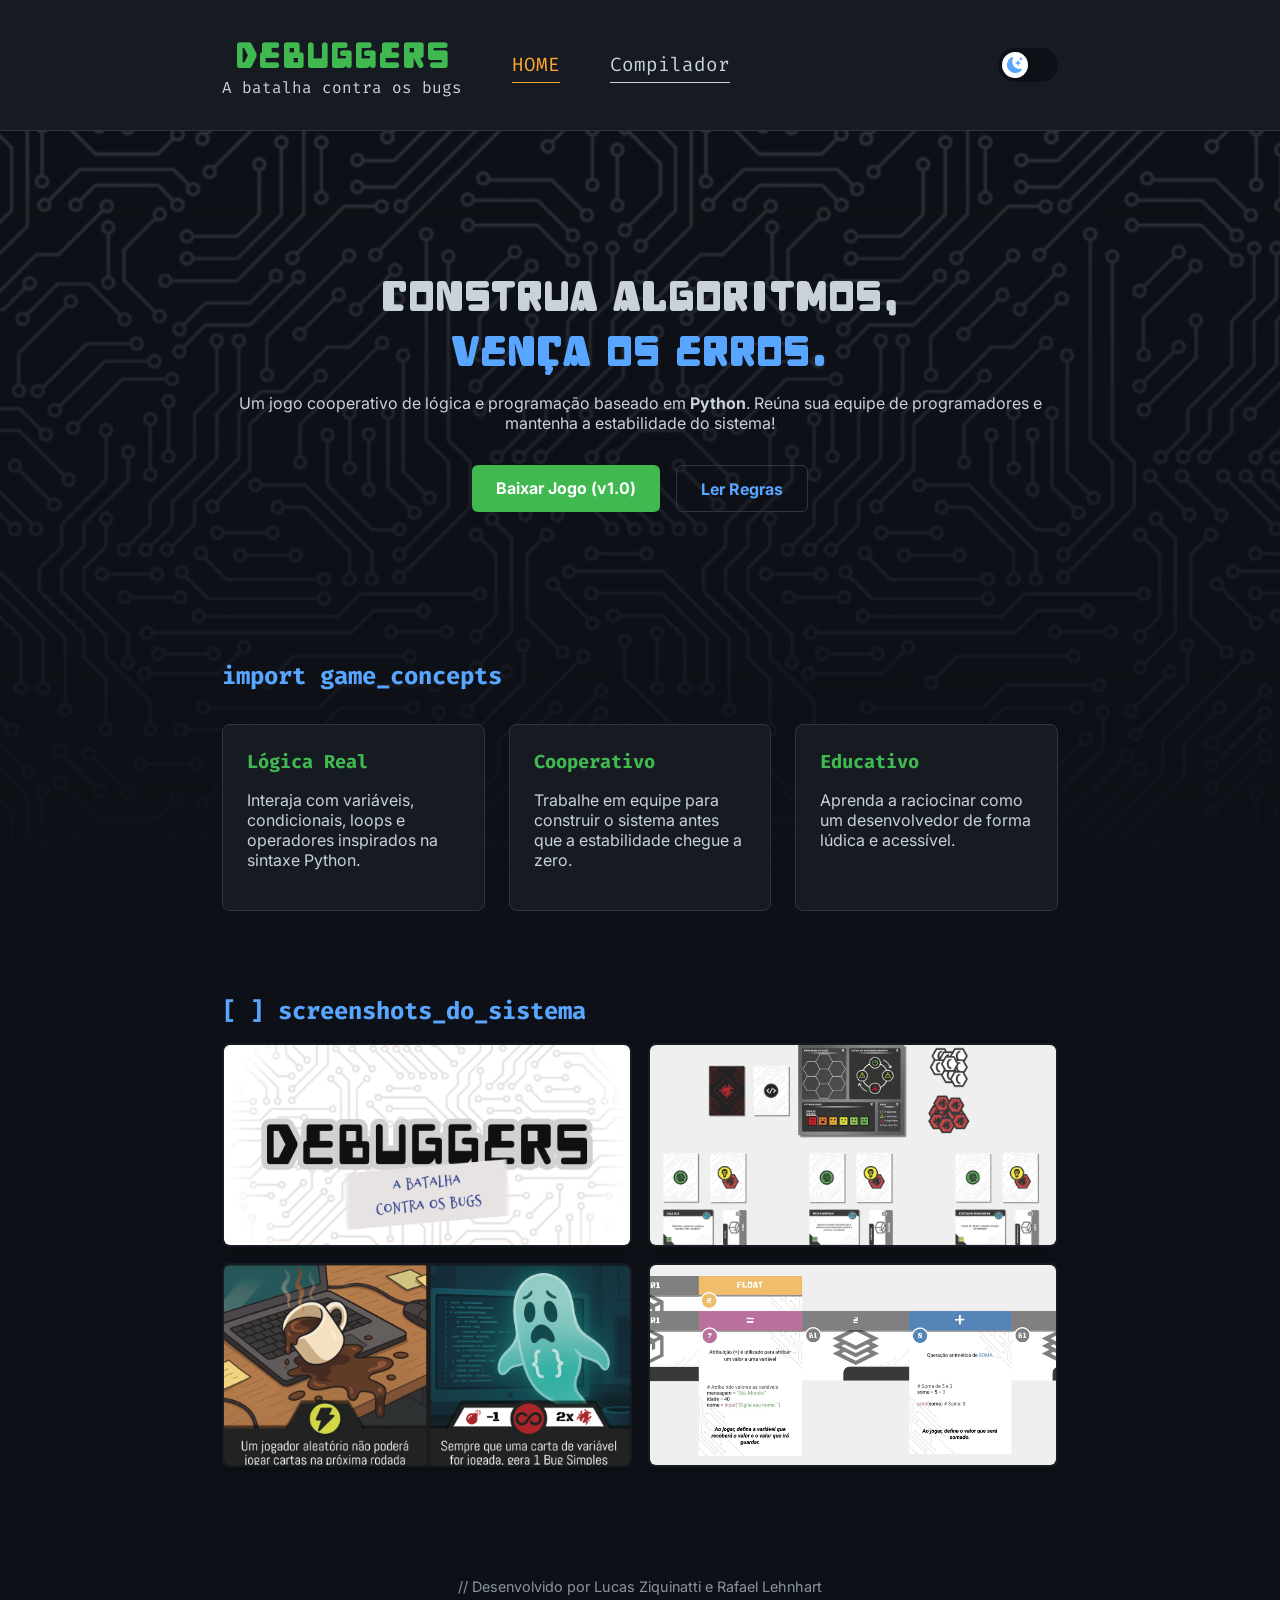
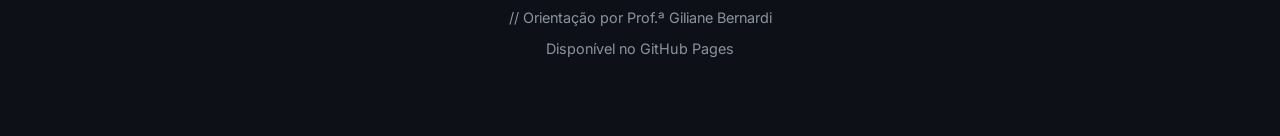
==== commit 563fdc5a: "Correção do Header no mobile e adição do link de download do jogo" ====
--- a/index.html
+++ b/index.html
@@ -31,6 +31,10 @@
                 </label>
             </div>
         </div>
+        <div class="mobile-links">
+            <a href="./index.html" class="selected">HOME</a>
+            <a href="./debuggers_compiler.html">Compilador</a>
+        </div>
     </header>
 
     <section id="hero">
@@ -38,7 +42,7 @@
             <h1>Construa algoritmos, <br><span class="highlight">vença os erros.</span></h1>
             <p>Um jogo cooperativo de lógica e programação baseado em <strong>Python</strong>. Reúna sua equipe de programadores e mantenha a estabilidade do sistema!</p>
             <div class="actions">
-                <a href="#" class="btn-primary">Baixar Jogo (v1.0)</a>
+                <a href="https://github.com/Ziquinatti/Debuggers-Game/releases/tag/v1.0.0" class="btn-primary" target="_blank">Baixar Jogo (v1.0)</a>
                 <a href="DEBUGGERS - Livro de Regras.pdf" target="_blank" class="btn-secondary">
                     Ler Regras
                 </a>
@@ -90,6 +94,7 @@
     <footer>
         <div class="container">
             <p>// Desenvolvido por Lucas Ziquinatti e Rafael Lehnhart</p>
+            <p>// Orientação por Prof.ª Giliane Bernardi</p>
             <p>Disponível no GitHub Pages</p>
         </div>
     </footer>
--- a/style.css
+++ b/style.css
@@ -93,6 +93,15 @@
         border-right: 0 !important;
         border-bottom: 1px solid var(--accent-neon);
     }
+
+    .container .links a {
+        display: none;
+    }
+
+    .mobile-links {
+        display: flex !important;
+        
+    }
 }
 
 /* Cores padrão (Dark Mode) */
@@ -196,7 +205,17 @@
     gap: 50px;
 }
 
-.container .links a {
+.mobile-links {
+    display: none;
+    align-items: center;
+    justify-content: center;
+    gap: 50px;
+    padding: 15px 0 20px 0;
+    border-top: 1px solid var(--border-color);
+}
+
+.container .links a,
+.mobile-links a {
     font-family: var(--code);
     font-size: 1.2rem;
     color: var(--text);
@@ -205,7 +224,8 @@
     padding: 5px 0;
 }
 
-.container .links a.selected {
+.container .links a.selected,
+.mobile-links a.selected {
     color: var(--highlight2);
     border-color: var(--highlight2);
 }
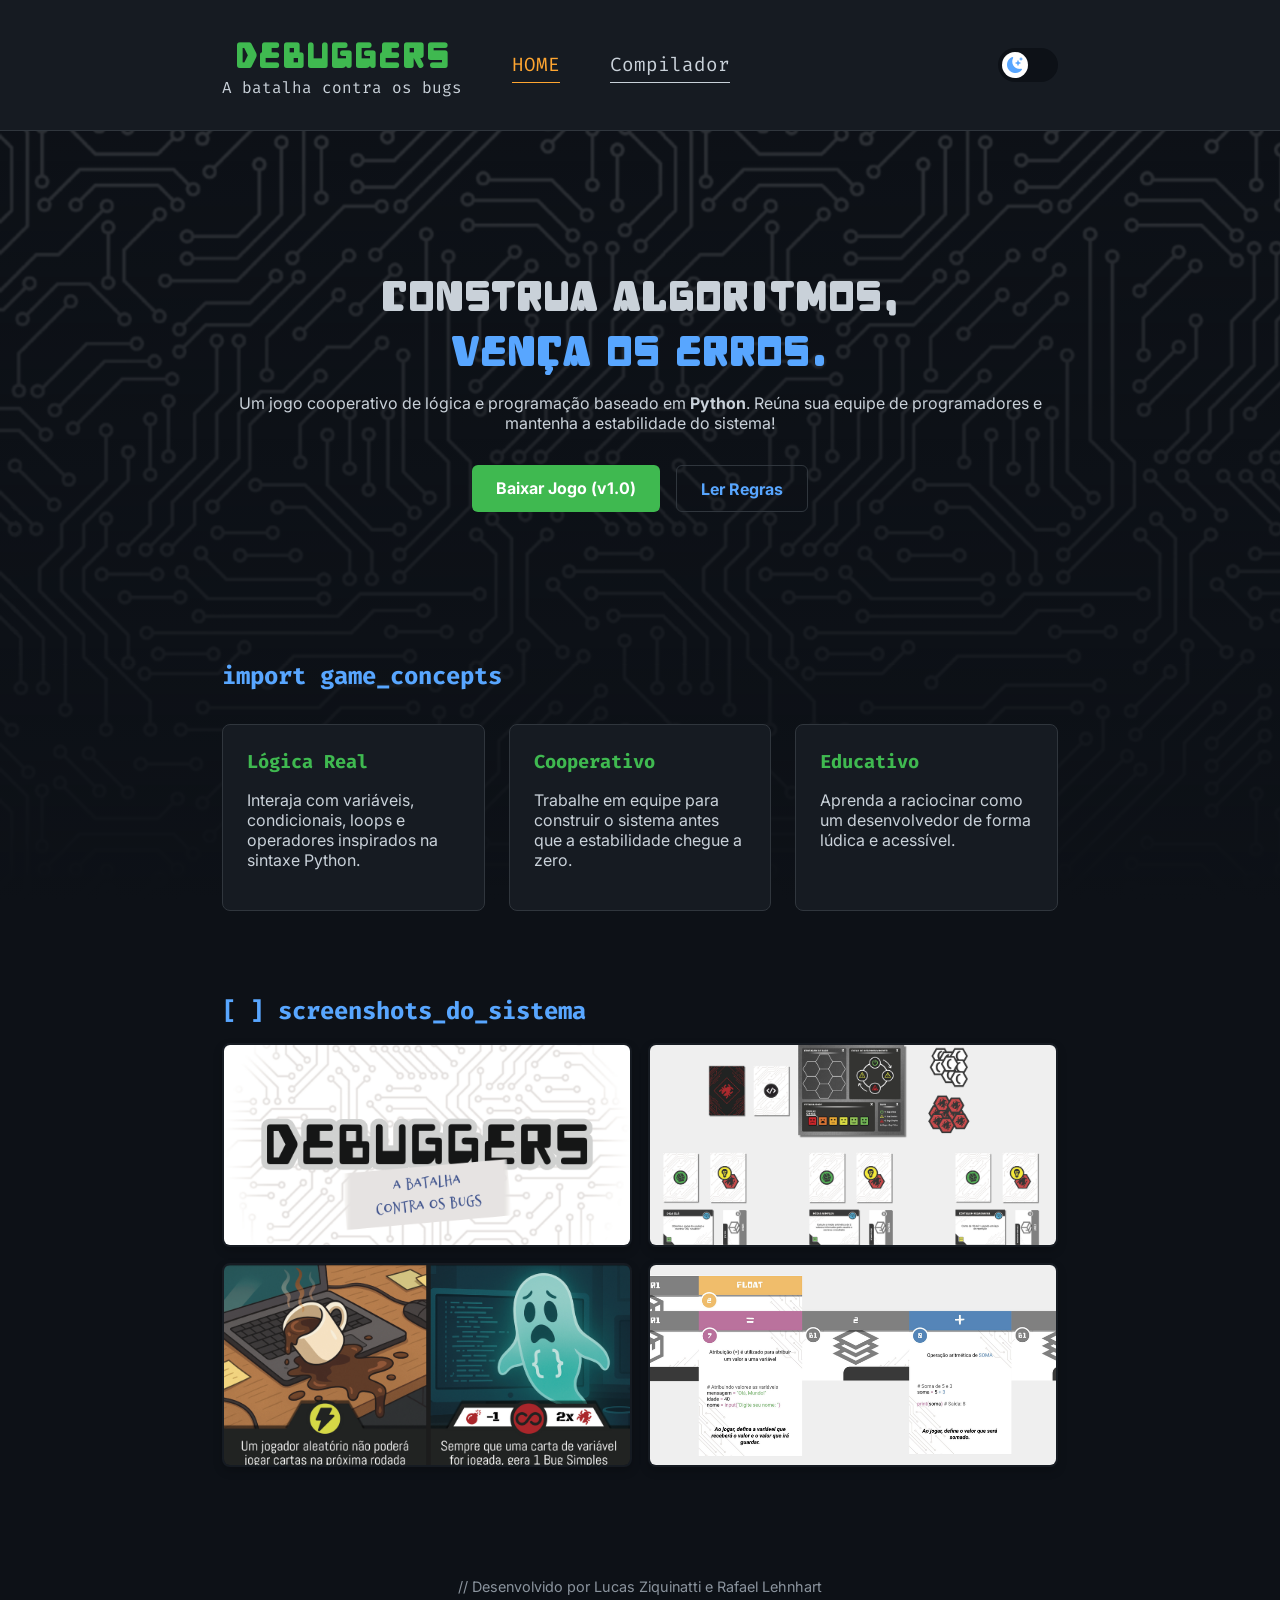
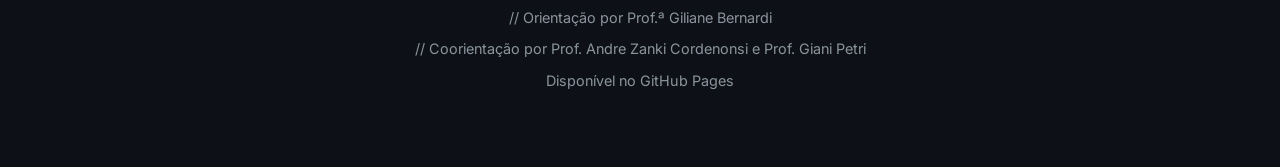
==== commit 3969391a: "Adição dos Coorientadores" ====
--- a/index.html
+++ b/index.html
@@ -72,7 +72,7 @@
         <h2>[ ] screenshots_do_sistema</h2>
         <div class="gallery-grid">
             <div class="gallery-item">
-                <img src="images/Debuggers.jpg" alt="Cartas de Bugs" onclick="openModal(this.src)">
+                <img src="images/Debuggers.png" alt="Cartas de Bugs" onclick="openModal(this.src)">
             </div>
             <div class="gallery-item">
                 <img src="images/Tabuleiro.png" alt="Tabuleiro" onclick="openModal(this.src)">
@@ -95,6 +95,7 @@
         <div class="container">
             <p>// Desenvolvido por Lucas Ziquinatti e Rafael Lehnhart</p>
             <p>// Orientação por Prof.ª Giliane Bernardi</p>
+            <p>// Coorientação por Prof. Andre Zanki Cordenonsi e Prof. Giani Petri</p>
             <p>Disponível no GitHub Pages</p>
         </div>
     </footer>
